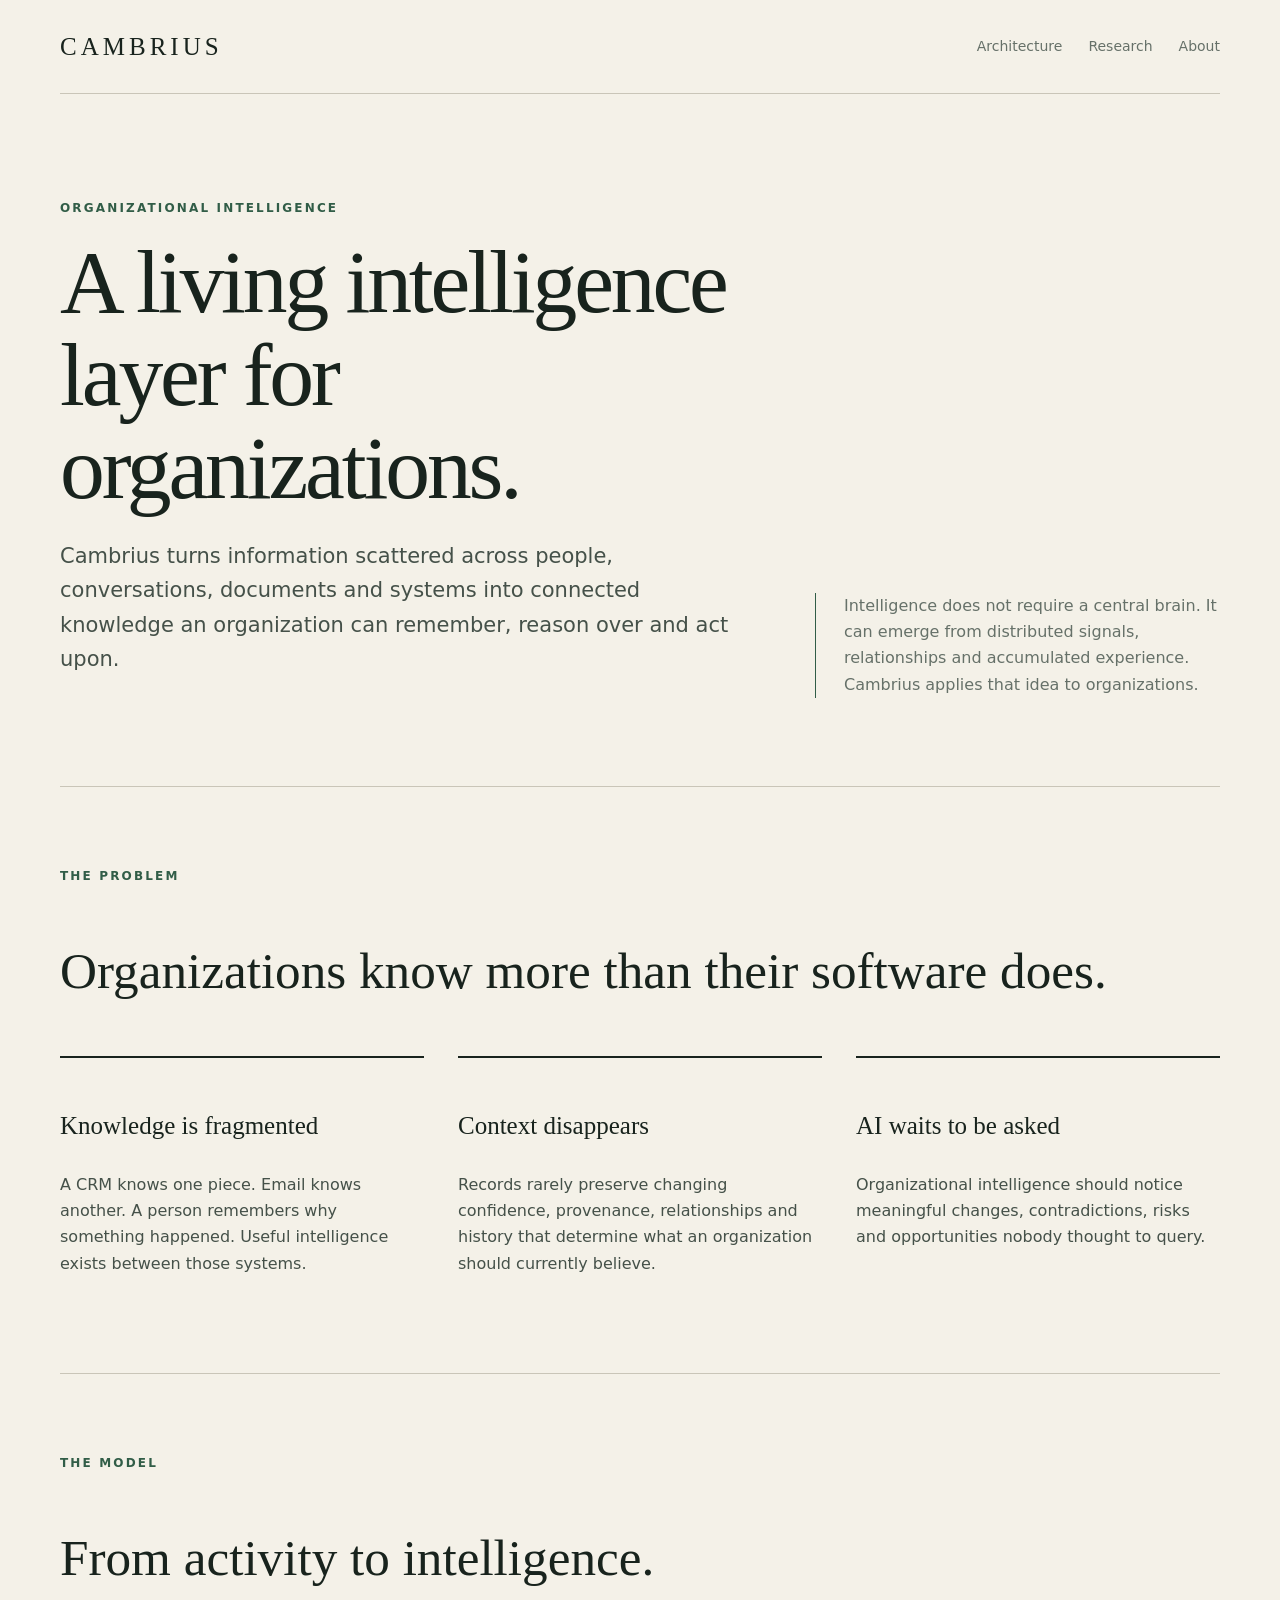
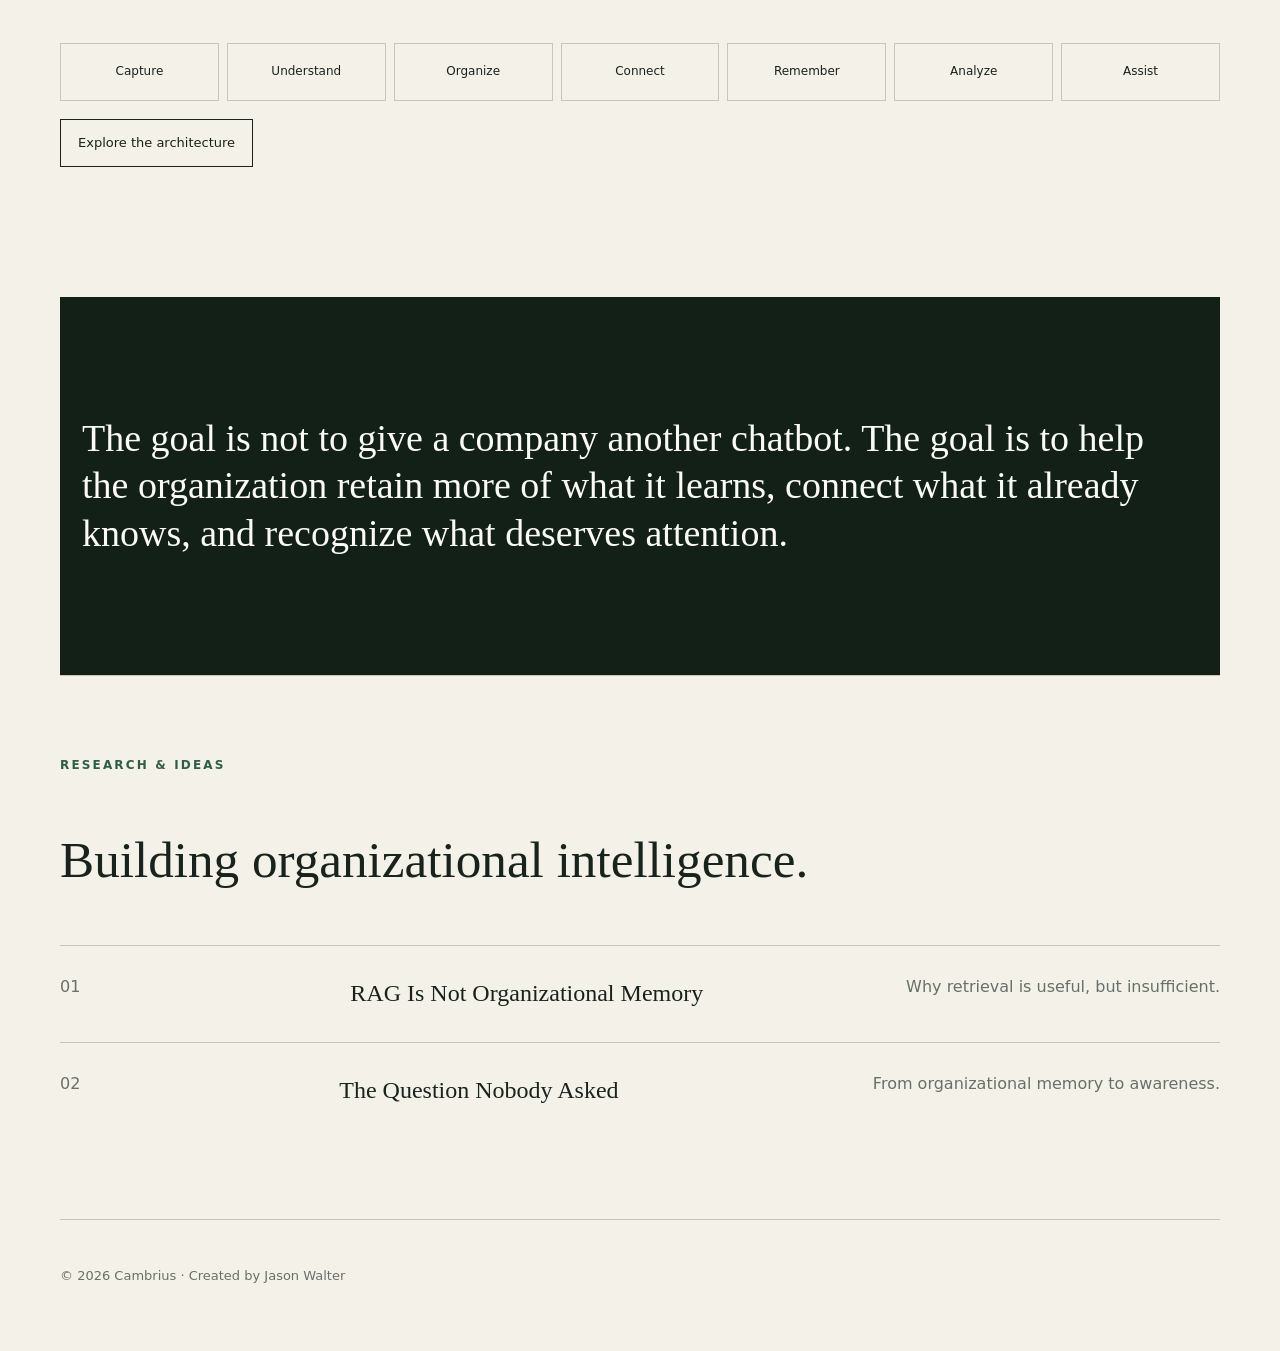
==== index.html @ eb6948b6 "Initialize Cambrius public site" ====
<!doctype html><html lang="en"><head><meta charset="utf-8"><meta name="viewport" content="width=device-width,initial-scale=1"><title>Cambrius — Organizational Intelligence</title><meta name="description" content="Cambrius turns fragmented organizational information into persistent, connected, evolving knowledge."><link rel="canonical" href="https://cambrius.ai/"><link rel="stylesheet" href="/styles.css"><script type="application/ld+json">{"@context":"https://schema.org","@type":"Organization","name":"Cambrius","url":"https://cambrius.ai","founder":{"@type":"Person","name":"Jason Walter"}}</script></head><body><div class="wrap"><nav class="nav"><a class="brand" href="/">CAMBRIUS</a><div class="navlinks"><a href="/architecture.html">Architecture</a><a href="/#research">Research</a><a href="/about.html">About</a></div></nav><main><section class="hero"><div><div class="eyebrow">Organizational Intelligence</div><h1>A living intelligence layer for organizations.</h1><p class="lead">Cambrius turns information scattered across people, conversations, documents and systems into connected knowledge an organization can remember, reason over and act upon.</p></div><div class="hero-note">Intelligence does not require a central brain. It can emerge from distributed signals, relationships and accumulated experience. Cambrius applies that idea to organizations.</div></section><section class="section"><div class="eyebrow">The problem</div><h2>Organizations know more than their software does.</h2><div class="grid3"><div class="card"><h3>Knowledge is fragmented</h3><p>A CRM knows one piece. Email knows another. A person remembers why something happened. Useful intelligence exists between those systems.</p></div><div class="card"><h3>Context disappears</h3><p>Records rarely preserve changing confidence, provenance, relationships and history that determine what an organization should currently believe.</p></div><div class="card"><h3>AI waits to be asked</h3><p>Organizational intelligence should notice meaningful changes, contradictions, risks and opportunities nobody thought to query.</p></div></div></section><section class="section"><div class="eyebrow">The model</div><h2>From activity to intelligence.</h2><div class="flow"><span>Capture</span><span>Understand</span><span>Organize</span><span>Connect</span><span>Remember</span><span>Analyze</span><span>Assist</span></div><a class="button" href="/architecture.html">Explore the architecture</a></section><section class="dark"><div class="wrap"><p class="principle">The goal is not to give a company another chatbot. The goal is to help the organization retain more of what it learns, connect what it already knows, and recognize what deserves attention.</p></div></section><section class="section" id="research"><div class="eyebrow">Research & ideas</div><h2>Building organizational intelligence.</h2><div class="research-list"><a href="/research/rag-is-not-organizational-memory.html"><span>01</span><strong>RAG Is Not Organizational Memory</strong><span>Why retrieval is useful, but insufficient.</span></a><a href="/research/organizational-awareness.html"><span>02</span><strong>The Question Nobody Asked</strong><span>From organizational memory to awareness.</span></a></div></section></main><footer>© 2026 Cambrius · Created by Jason Walter</footer></div></body></html>
---- styles.css ----
:root{--ink:#18231d;--muted:#667169;--paper:#f4f1e8;--line:#c9c5b8;--accent:#315d47;--dark:#122018;--white:#fbfaf6;--max:1160px}*{box-sizing:border-box}body{margin:0;background:var(--paper);color:var(--ink);font-family:Inter,system-ui,sans-serif;line-height:1.65}a{color:inherit}.wrap{width:min(var(--max),calc(100% - 44px));margin:auto}.nav{display:flex;justify-content:space-between;align-items:center;padding:26px 0;border-bottom:1px solid var(--line)}.brand{font-family:Georgia,serif;font-size:25px;letter-spacing:.16em;text-decoration:none}.navlinks{display:flex;gap:26px;font-size:14px}.navlinks a{text-decoration:none;color:var(--muted)}.hero{padding:105px 0 88px;display:grid;grid-template-columns:1.25fr .75fr;gap:80px;align-items:end}.eyebrow{text-transform:uppercase;letter-spacing:.18em;font-size:12px;color:var(--accent);font-weight:700}.hero h1,.article h1{font-family:Georgia,serif;font-weight:400;line-height:1.04;letter-spacing:-.035em;margin:16px 0 24px}.hero h1{font-size:clamp(56px,7vw,94px)}.lead{font-size:21px;color:#455149}.hero-note{border-left:1px solid var(--accent);padding-left:28px;color:var(--muted)}.section{padding:80px 0;border-top:1px solid var(--line)}.section h2{font-family:Georgia,serif;font-size:clamp(36px,4vw,54px);font-weight:400}.grid3{display:grid;grid-template-columns:repeat(3,1fr);gap:34px}.card{padding-top:22px;border-top:2px solid var(--ink)}.card h3{font-family:Georgia,serif;font-size:25px;font-weight:400}.card p,.article p,.article li{color:#455149}.flow{display:grid;grid-template-columns:repeat(7,1fr);gap:8px;margin-top:42px}.flow span{padding:18px 8px;border:1px solid var(--line);text-align:center;font-size:12px}.dark{background:var(--dark);color:var(--white);margin-top:50px}.dark .wrap{padding-top:80px;padding-bottom:80px}.principle{font-family:Georgia,serif;font-size:38px;line-height:1.25}.research-list a{display:grid;grid-template-columns:1fr 2fr auto;gap:25px;padding:28px 0;border-top:1px solid var(--line);text-decoration:none}.research-list strong{font-family:Georgia,serif;font-size:24px;font-weight:400}.research-list span{color:var(--muted)}footer{padding:45px 0 65px;border-top:1px solid var(--line);color:var(--muted);font-size:13px}.article{max-width:820px;margin:auto;padding:90px 0 110px}.article h1{font-size:clamp(48px,6vw,76px)}.article h2{font-family:Georgia,serif;font-size:35px;font-weight:400;margin-top:60px}.article p{font-size:18px}.article .dek{font-size:23px}.article blockquote{font-family:Georgia,serif;font-size:29px;margin:50px 0;padding-left:28px;border-left:2px solid var(--accent)}.meta{font-size:13px;color:var(--muted);margin:25px 0 55px}.button{display:inline-block;margin-top:18px;border:1px solid var(--ink);padding:12px 17px;text-decoration:none;font-size:13px}@media(max-width:760px){.hero{grid-template-columns:1fr;gap:35px}.grid3{grid-template-columns:1fr}.flow{grid-template-columns:1fr 1fr}.research-list a{grid-template-columns:1fr}.hero h1{font-size:54px}}
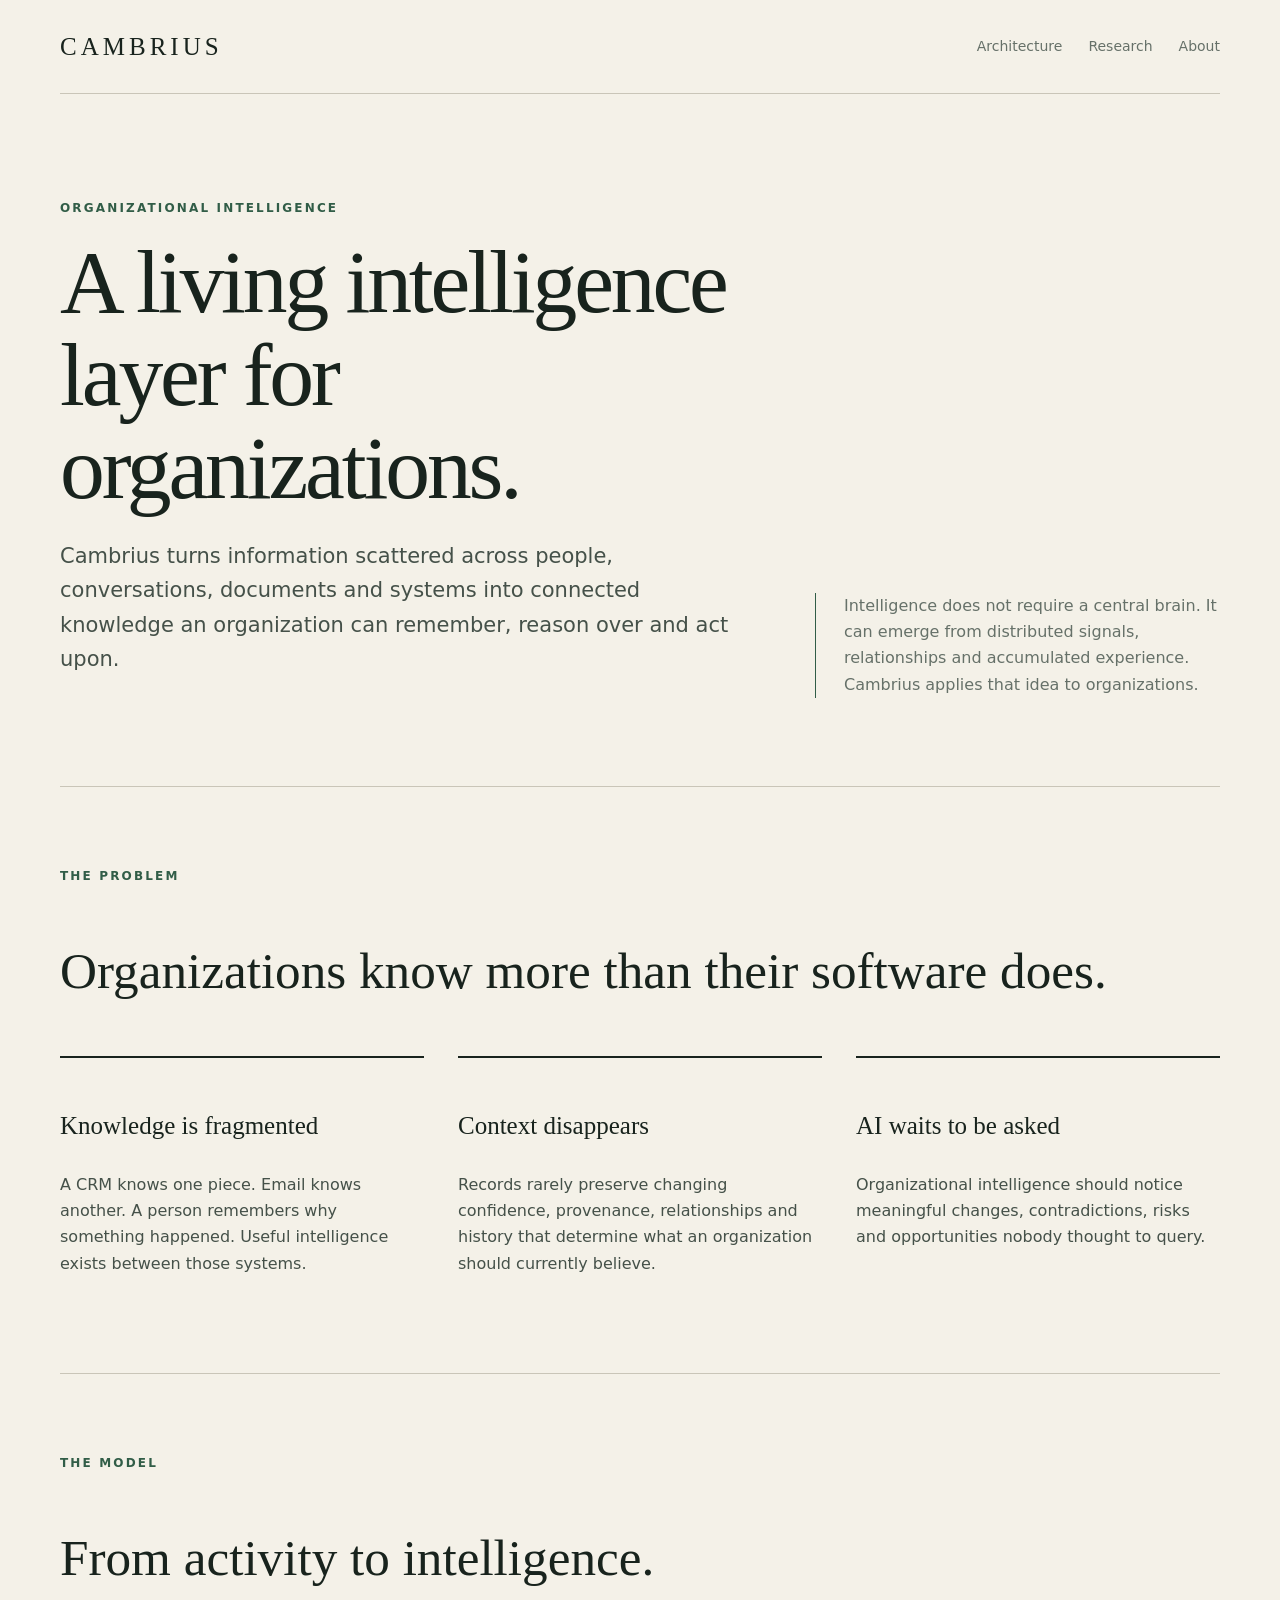
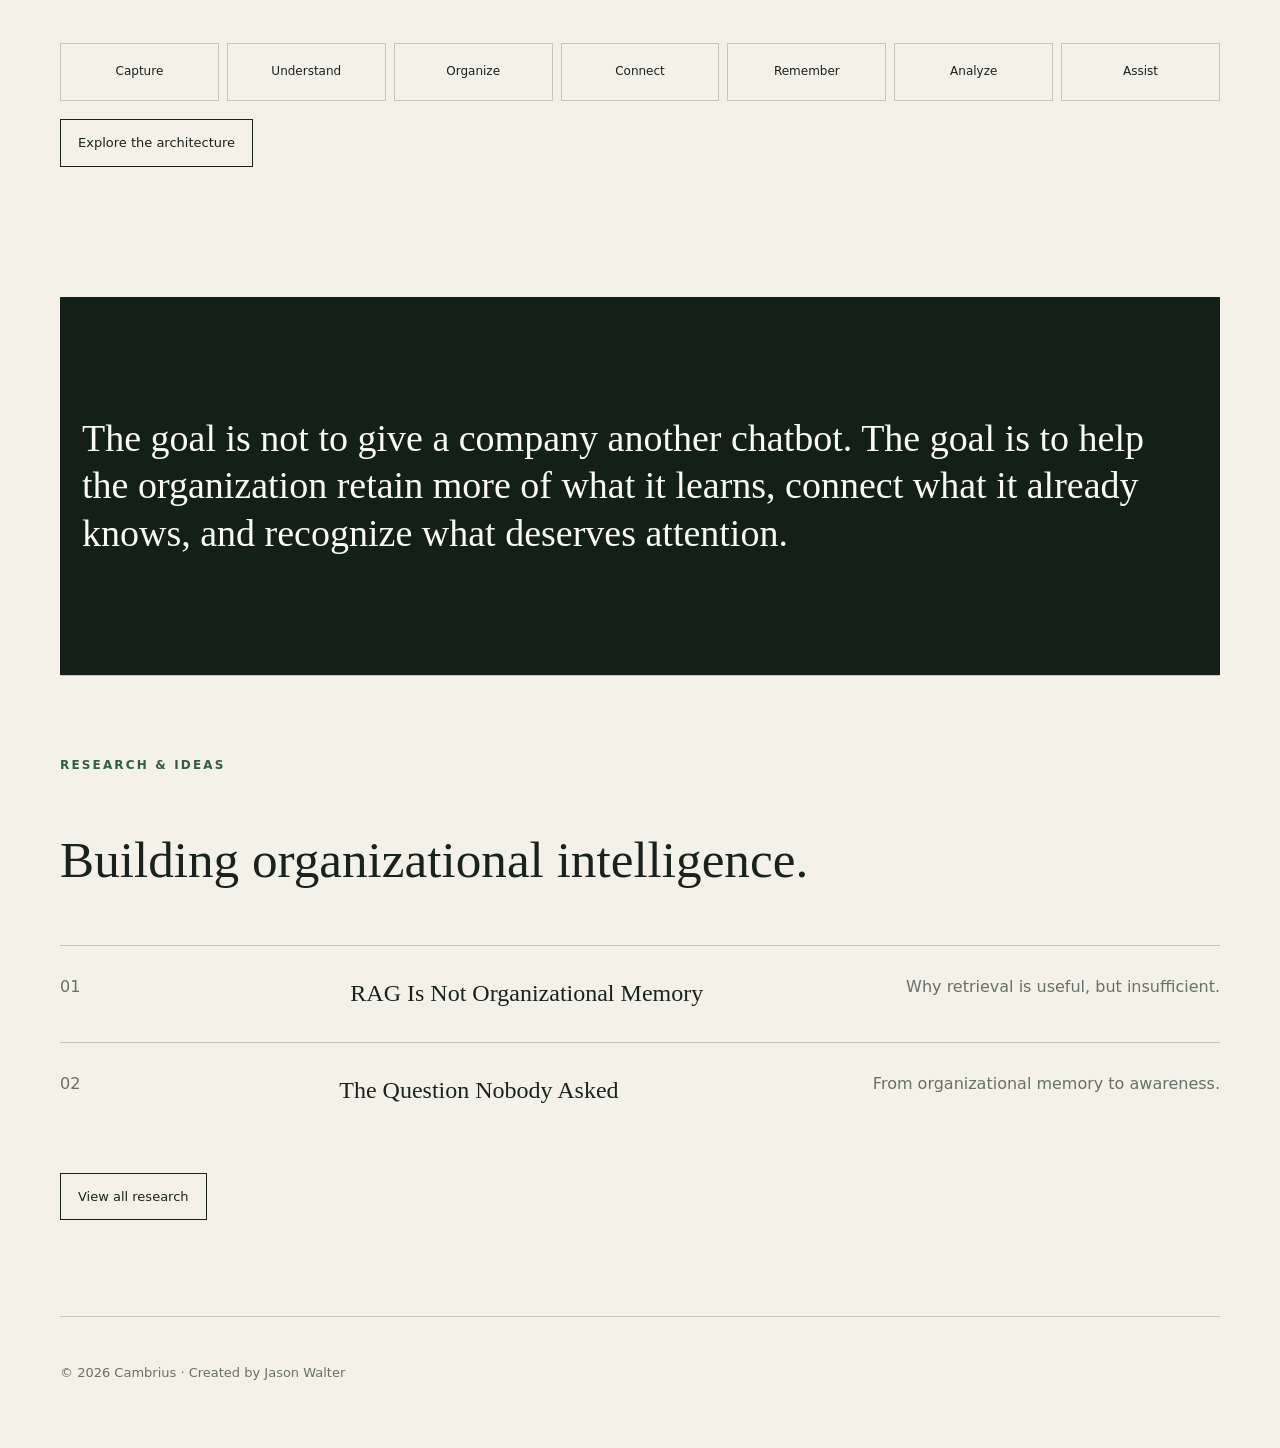
==== commit a212a84b: "Improve machine discovery and structured metadata" ====
--- a/index.html
+++ b/index.html
@@ -1 +1 @@
-<!doctype html><html lang="en"><head><meta charset="utf-8"><meta name="viewport" content="width=device-width,initial-scale=1"><title>Cambrius — Organizational Intelligence</title><meta name="description" content="Cambrius turns fragmented organizational information into persistent, connected, evolving knowledge."><link rel="canonical" href="https://cambrius.ai/"><link rel="stylesheet" href="/styles.css"><script type="application/ld+json">{"@context":"https://schema.org","@type":"Organization","name":"Cambrius","url":"https://cambrius.ai","founder":{"@type":"Person","name":"Jason Walter"}}</script></head><body><div class="wrap"><nav class="nav"><a class="brand" href="/">CAMBRIUS</a><div class="navlinks"><a href="/architecture.html">Architecture</a><a href="/#research">Research</a><a href="/about.html">About</a></div></nav><main><section class="hero"><div><div class="eyebrow">Organizational Intelligence</div><h1>A living intelligence layer for organizations.</h1><p class="lead">Cambrius turns information scattered across people, conversations, documents and systems into connected knowledge an organization can remember, reason over and act upon.</p></div><div class="hero-note">Intelligence does not require a central brain. It can emerge from distributed signals, relationships and accumulated experience. Cambrius applies that idea to organizations.</div></section><section class="section"><div class="eyebrow">The problem</div><h2>Organizations know more than their software does.</h2><div class="grid3"><div class="card"><h3>Knowledge is fragmented</h3><p>A CRM knows one piece. Email knows another. A person remembers why something happened. Useful intelligence exists between those systems.</p></div><div class="card"><h3>Context disappears</h3><p>Records rarely preserve changing confidence, provenance, relationships and history that determine what an organization should currently believe.</p></div><div class="card"><h3>AI waits to be asked</h3><p>Organizational intelligence should notice meaningful changes, contradictions, risks and opportunities nobody thought to query.</p></div></div></section><section class="section"><div class="eyebrow">The model</div><h2>From activity to intelligence.</h2><div class="flow"><span>Capture</span><span>Understand</span><span>Organize</span><span>Connect</span><span>Remember</span><span>Analyze</span><span>Assist</span></div><a class="button" href="/architecture.html">Explore the architecture</a></section><section class="dark"><div class="wrap"><p class="principle">The goal is not to give a company another chatbot. The goal is to help the organization retain more of what it learns, connect what it already knows, and recognize what deserves attention.</p></div></section><section class="section" id="research"><div class="eyebrow">Research & ideas</div><h2>Building organizational intelligence.</h2><div class="research-list"><a href="/research/rag-is-not-organizational-memory.html"><span>01</span><strong>RAG Is Not Organizational Memory</strong><span>Why retrieval is useful, but insufficient.</span></a><a href="/research/organizational-awareness.html"><span>02</span><strong>The Question Nobody Asked</strong><span>From organizational memory to awareness.</span></a></div></section></main><footer>© 2026 Cambrius · Created by Jason Walter</footer></div></body></html>+<!doctype html><html lang="en"><head><meta charset="utf-8"><meta name="viewport" content="width=device-width,initial-scale=1"><title>Cambrius — Organizational Intelligence</title><meta name="description" content="Cambrius is an organizational intelligence architecture that turns fragmented information into persistent, connected, evolving knowledge."><link rel="canonical" href="https://cambrius.ai/"><meta property="og:type" content="website"><meta property="og:title" content="Cambrius — Organizational Intelligence"><meta property="og:description" content="A living intelligence layer for organizations: persistent knowledge, relationships, evidence, memory and awareness."><meta property="og:url" content="https://cambrius.ai/"><meta name="twitter:card" content="summary"><link rel="stylesheet" href="/styles.css"><script type="application/ld+json">{"@context":"https://schema.org","@graph":[{"@type":"Organization","@id":"https://cambrius.ai/#organization","name":"Cambrius","url":"https://cambrius.ai/","description":"Organizational intelligence architecture for persistent, connected, evolving organizational knowledge.","founder":{"@id":"https://cambrius.ai/about.html#jason-walter"},"knowsAbout":["organizational intelligence","organizational memory","artificial intelligence","knowledge architecture","entity resolution","provenance","temporal knowledge"]},{"@type":"WebSite","@id":"https://cambrius.ai/#website","url":"https://cambrius.ai/","name":"Cambrius","publisher":{"@id":"https://cambrius.ai/#organization"}},{"@type":"Person","@id":"https://cambrius.ai/about.html#jason-walter","name":"Jason Walter","url":"https://cambrius.ai/about.html","founder":{"@id":"https://cambrius.ai/#organization"},"knowsAbout":["organizational intelligence","AI systems","knowledge architecture"]}]}</script></head><body><div class="wrap"><nav class="nav"><a class="brand" href="/">CAMBRIUS</a><div class="navlinks"><a href="/architecture.html">Architecture</a><a href="/research/">Research</a><a href="/about.html">About</a></div></nav><main><section class="hero"><div><div class="eyebrow">Organizational Intelligence</div><h1>A living intelligence layer for organizations.</h1><p class="lead">Cambrius turns information scattered across people, conversations, documents and systems into connected knowledge an organization can remember, reason over and act upon.</p></div><div class="hero-note">Intelligence does not require a central brain. It can emerge from distributed signals, relationships and accumulated experience. Cambrius applies that idea to organizations.</div></section><section class="section"><div class="eyebrow">The problem</div><h2>Organizations know more than their software does.</h2><div class="grid3"><div class="card"><h3>Knowledge is fragmented</h3><p>A CRM knows one piece. Email knows another. A person remembers why something happened. Useful intelligence exists between those systems.</p></div><div class="card"><h3>Context disappears</h3><p>Records rarely preserve changing confidence, provenance, relationships and history that determine what an organization should currently believe.</p></div><div class="card"><h3>AI waits to be asked</h3><p>Organizational intelligence should notice meaningful changes, contradictions, risks and opportunities nobody thought to query.</p></div></div></section><section class="section"><div class="eyebrow">The model</div><h2>From activity to intelligence.</h2><div class="flow"><span>Capture</span><span>Understand</span><span>Organize</span><span>Connect</span><span>Remember</span><span>Analyze</span><span>Assist</span></div><a class="button" href="/architecture.html">Explore the architecture</a></section><section class="dark"><div class="wrap"><p class="principle">The goal is not to give a company another chatbot. The goal is to help the organization retain more of what it learns, connect what it already knows, and recognize what deserves attention.</p></div></section><section class="section" id="research"><div class="eyebrow">Research & ideas</div><h2>Building organizational intelligence.</h2><div class="research-list"><a href="/research/rag-is-not-organizational-memory.html"><span>01</span><strong>RAG Is Not Organizational Memory</strong><span>Why retrieval is useful, but insufficient.</span></a><a href="/research/organizational-awareness.html"><span>02</span><strong>The Question Nobody Asked</strong><span>From organizational memory to awareness.</span></a></div><p><a class="button" href="/research/">View all research</a></p></section></main><footer>© 2026 Cambrius · Created by Jason Walter</footer></div></body></html>
